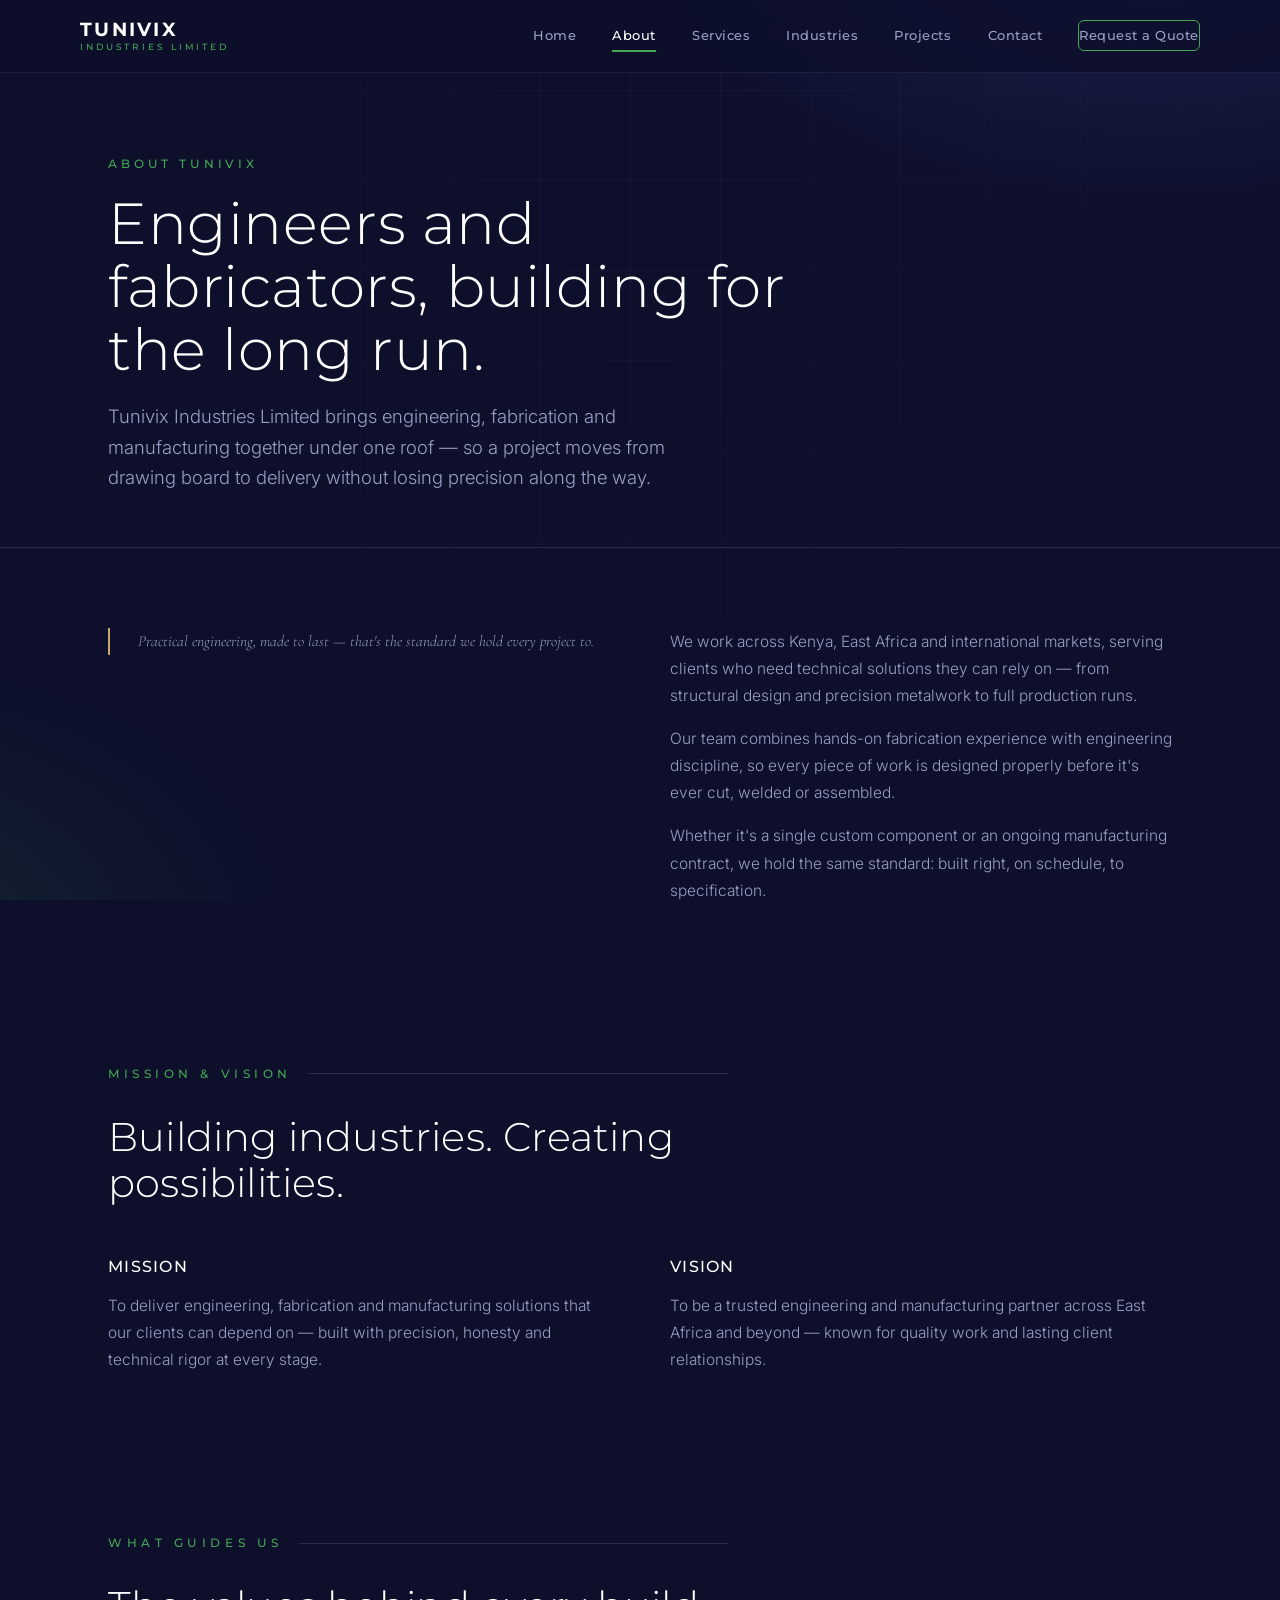
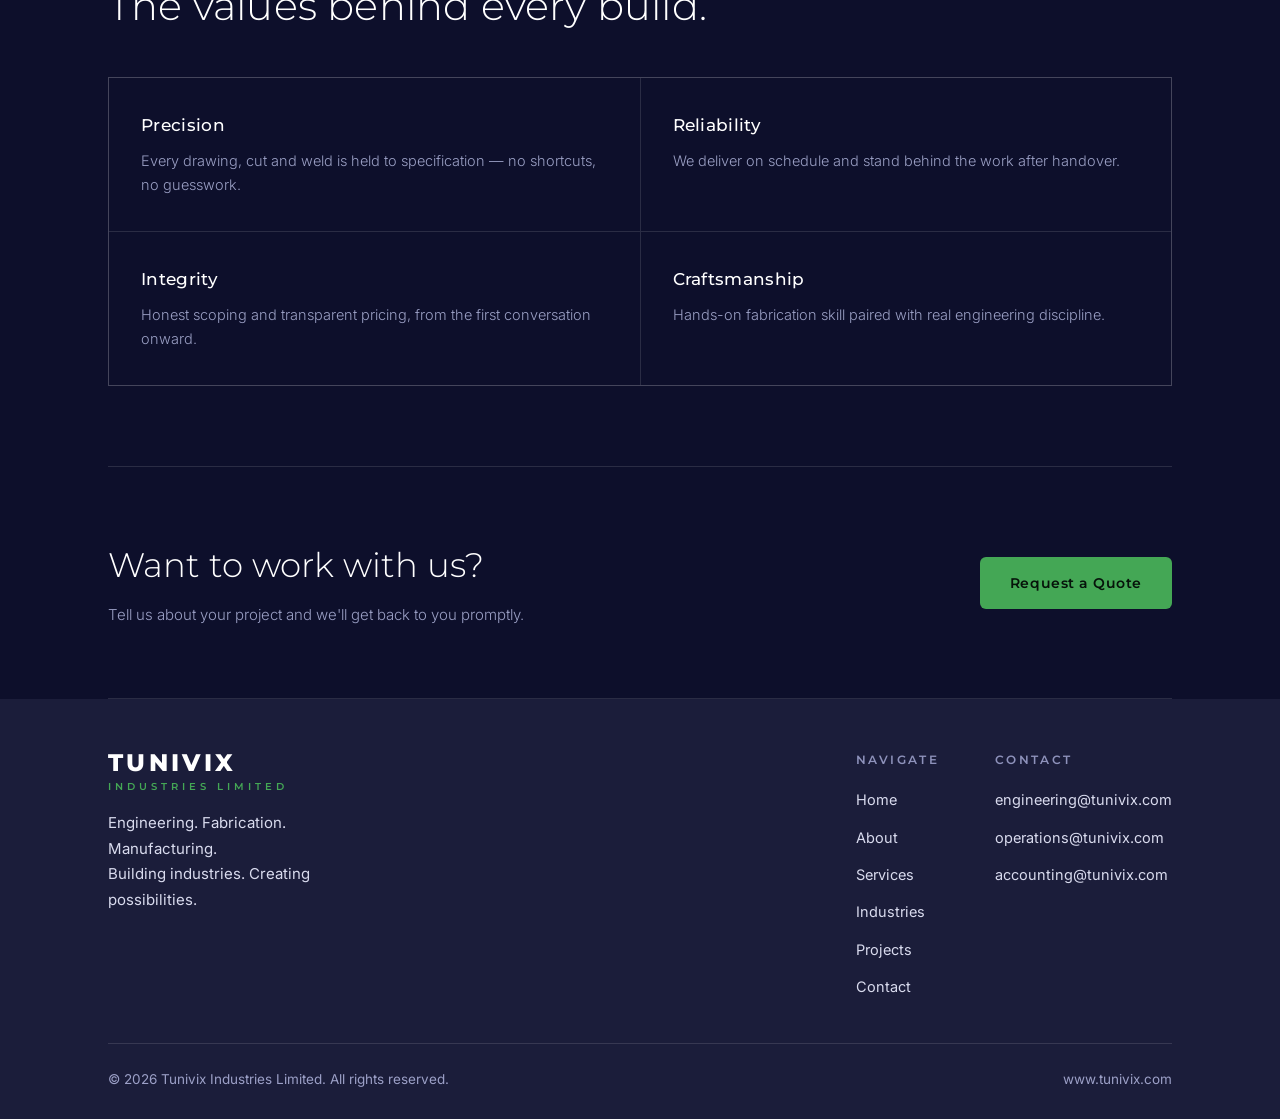
==== about/index.html @ a7999c12 "Add files via upload" ====
<!DOCTYPE html>
<html lang="en">
<head>
<meta charset="utf-8">
<meta name="viewport" content="width=device-width, initial-scale=1">
<title>About | Tunivix Industries Limited</title>
<meta name="description" content="Tunivix Industries Limited — engineering, fabrication and manufacturing for Kenya, East Africa and international markets.">
<meta name="theme-color" content="#0d0f2b">
<link rel="canonical" href="https://www.tunivix.com/about/">
<link rel="preconnect" href="https://fonts.googleapis.com">
<link rel="preconnect" href="https://fonts.gstatic.com" crossorigin>
<link href="https://fonts.googleapis.com/css2?family=Inter:wght@300;400;500;600&family=Montserrat:wght@300;500;600;700;800&family=Cormorant+Garamond:ital,wght@0,500;1,500;1,600&display=swap" rel="stylesheet">
<link rel="stylesheet" href="../assets/css/style.css">
</head>
<body>

<header class="site-header">
  <div class="wrap nav">
    <a class="nav-mark" href="../" aria-label="Tunivix Industries home">
      <b>TUNIVIX</b><small>INDUSTRIES LIMITED</small>
    </a>
    <nav class="nav-links" id="navLinks">
      <a href="../">Home</a>
      <a href="../about/" aria-current="page">About</a>
      <a href="../services/">Services</a>
      <a href="../industries/">Industries</a>
      <a href="../projects/">Projects</a>
      <a href="../contact/">Contact</a>
      <a class="nav-cta" href="../contact/">Request a Quote</a>
    </nav>
    <button class="nav-toggle" id="navToggle" aria-label="Toggle menu" aria-expanded="false">
      <svg viewBox="0 0 24 24" fill="none" stroke="currentColor" stroke-width="1.6"><path d="M3 6h18M3 12h18M3 18h18"/></svg>
    </button>
  </div>
</header>

<header class="page-hero">
  <div class="wrap">
    <div class="page-kicker">About Tunivix</div>
    <h1 class="page-title">Engineers and fabricators, building for the long run.</h1>
    <p class="page-lede">Tunivix Industries Limited brings engineering, fabrication and manufacturing together under one roof — so a project moves from drawing board to delivery without losing precision along the way.</p>
  </div>
</header>

<main>
  <div class="wrap">

    <section class="section">
      <div class="two-col">
        <div>
          <p class="pull-quote">Practical engineering, made to last — that's the standard we hold every project to.</p>
        </div>
        <div>
          <p>We work across Kenya, East Africa and international markets, serving clients who need technical solutions they can rely on — from structural design and precision metalwork to full production runs.</p>
          <p>Our team combines hands-on fabrication experience with engineering discipline, so every piece of work is designed properly before it's ever cut, welded or assembled.</p>
          <p>Whether it's a single custom component or an ongoing manufacturing contract, we hold the same standard: built right, on schedule, to specification.</p>
        </div>
      </div>
    </section>

    <section class="section">
      <div class="section-head">
        <div class="label">Mission &amp; Vision</div>
        <h2 class="section-title">Building industries. Creating possibilities.</h2>
      </div>
      <div class="two-col">
        <div>
          <h3 style="font-family:'Montserrat',sans-serif;font-weight:500;font-size:16px;letter-spacing:.08em;text-transform:uppercase;color:#fff;margin-bottom:12px">Mission</h3>
          <p>To deliver engineering, fabrication and manufacturing solutions that our clients can depend on — built with precision, honesty and technical rigor at every stage.</p>
        </div>
        <div>
          <h3 style="font-family:'Montserrat',sans-serif;font-weight:500;font-size:16px;letter-spacing:.08em;text-transform:uppercase;color:#fff;margin-bottom:12px">Vision</h3>
          <p>To be a trusted engineering and manufacturing partner across East Africa and beyond — known for quality work and lasting client relationships.</p>
        </div>
      </div>
    </section>

    <section class="section">
      <div class="section-head">
        <div class="label">What Guides Us</div>
        <h2 class="section-title">The values behind every build.</h2>
      </div>
      <div class="values">
        <div class="value">
          <h3>Precision</h3>
          <p>Every drawing, cut and weld is held to specification — no shortcuts, no guesswork.</p>
        </div>
        <div class="value">
          <h3>Reliability</h3>
          <p>We deliver on schedule and stand behind the work after handover.</p>
        </div>
        <div class="value">
          <h3>Integrity</h3>
          <p>Honest scoping and transparent pricing, from the first conversation onward.</p>
        </div>
        <div class="value">
          <h3>Craftsmanship</h3>
          <p>Hands-on fabrication skill paired with real engineering discipline.</p>
        </div>
      </div>
    </section>

    <section class="cta-band">
      <div>
        <h3>Want to work with us?</h3>
        <p>Tell us about your project and we'll get back to you promptly.</p>
      </div>
      <a class="btn btn-solid" href="../contact/">Request a Quote</a>
    </section>

  </div>
</main>

<footer>
  <div class="wrap">
    <div class="foot">
      <div>
        <div class="brand"><b>TUNIVIX</b><small>INDUSTRIES LIMITED</small></div>
        <p class="tag">Engineering. Fabrication. Manufacturing.<br>Building industries. Creating possibilities.</p>
      </div>
      <div class="foot-cols">
        <div class="foot-col">
          <h5>Navigate</h5>
          <ul>
            <li><a href="../">Home</a></li>
            <li><a href="../about/">About</a></li>
            <li><a href="../services/">Services</a></li>
            <li><a href="../industries/">Industries</a></li>
            <li><a href="../projects/">Projects</a></li>
            <li><a href="../contact/">Contact</a></li>
          </ul>
        </div>
        <div class="foot-col">
          <h5>Contact</h5>
          <ul>
            <li><a href="mailto:engineering@tunivix.com">engineering@tunivix.com</a></li>
            <li><a href="mailto:operations@tunivix.com">operations@tunivix.com</a></li>
            <li><a href="mailto:accounting@tunivix.com">accounting@tunivix.com</a></li>
          </ul>
        </div>
      </div>
    </div>
    <div class="copy">
      <span>&copy; <span data-year>2026</span> Tunivix Industries Limited. All rights reserved.</span>
      <span>www.tunivix.com</span>
    </div>
  </div>
</footer>

<script src="../assets/js/main.js"></script>
</body>
</html>
---- assets/css/style.css ----
/* ===========================================================
   TUNIVIX INDUSTRIES — shared stylesheet
   =========================================================== */

:root{
  --bg:#0d0f2b;
  --bg2:#14173f;
  --bg3:#181c4a;
  --text:#eceefa;
  --muted:#9a9fc4;
  --muted-dim:#6d72a0;
  --line:rgba(255,255,255,.12);
  --line-soft:rgba(255,255,255,.07);
  --green:#44A755;
  --green-dim:rgba(68,167,85,.14);
  --indigo:#5a5fd1;
  --brass:#c9a66b;
  --brass-dim:rgba(201,166,107,.14);
  --radius:6px;
  --maxw:1120px;
}

*{box-sizing:border-box;margin:0;padding:0}
html{scroll-behavior:smooth}
body{
  font-family:'Inter',system-ui,-apple-system,"Segoe UI",Roboto,sans-serif;
  color:var(--text);background:var(--bg);line-height:1.65;
  min-height:100vh;display:flex;flex-direction:column;-webkit-font-smoothing:antialiased;
  background-image:
    radial-gradient(900px 520px at 90% -10%,rgba(90,95,209,.24),transparent 60%),
    radial-gradient(700px 480px at -10% 105%,rgba(68,167,85,.14),transparent 60%);
  background-attachment:fixed;
  overflow-x:hidden;
}
body::before{
  content:"";position:fixed;inset:0;pointer-events:none;z-index:0;
  background-image:linear-gradient(var(--line-soft) 1px,transparent 1px),linear-gradient(90deg,var(--line-soft) 1px,transparent 1px);
  background-size:90px 90px;opacity:.5;
  mask-image:radial-gradient(ellipse at 50% 20%,#000 10%,transparent 68%);
  -webkit-mask-image:radial-gradient(ellipse at 50% 20%,#000 10%,transparent 68%);
}
a{color:inherit;text-decoration:none}
img{max-width:100%;display:block}
.wrap{position:relative;width:100%;max-width:var(--maxw);margin:0 auto;padding:0 28px;z-index:1}
section{position:relative;z-index:1}

/* serif accent used sparingly: large stats figures + pull quotes */
.figure,
.quote-mark{font-family:'Cormorant Garamond',Georgia,serif;}

::selection{background:var(--green);color:#06130a}

:focus-visible{outline:2px solid var(--green);outline-offset:3px}

/* ---------- Site header / nav ---------- */
.site-header{
  position:sticky;top:0;z-index:50;
  background:rgba(13,15,43,.82);
  backdrop-filter:blur(14px);-webkit-backdrop-filter:blur(14px);
  border-bottom:1px solid var(--line-soft);
}
.nav{display:flex;align-items:center;justify-content:space-between;padding:20px 0}
.nav-mark{display:flex;flex-direction:column;line-height:1}
.nav-mark b{font-family:'Montserrat',sans-serif;font-weight:700;font-size:19px;letter-spacing:.12em;color:#fff}
.nav-mark small{font-family:'Montserrat',sans-serif;font-weight:500;font-size:8.5px;letter-spacing:.34em;color:var(--green);margin-top:4px}
.nav-links{display:flex;align-items:center;gap:36px}
.nav-links a{
  font-family:'Montserrat',sans-serif;font-size:13px;font-weight:500;letter-spacing:.04em;
  color:var(--muted);position:relative;padding:4px 0;transition:color .2s;
}
.nav-links a:hover,.nav-links a[aria-current="page"]{color:#fff}
.nav-links a[aria-current="page"]::after{
  content:"";position:absolute;left:0;right:0;bottom:-2px;height:2px;background:var(--green);
}
.nav-cta{
  font-family:'Montserrat',sans-serif;font-size:12.5px;font-weight:600;letter-spacing:.05em;
  color:#fff;border:1px solid var(--green);padding:10px 20px;border-radius:var(--radius);
  transition:background .2s,color .2s;white-space:nowrap;
}
.nav-cta:hover{background:var(--green);color:#06130a}
.nav-toggle{display:none;background:none;border:0;color:#fff;width:34px;height:34px;cursor:pointer}
.nav-toggle svg{width:22px;height:22px}

@media (max-width:860px){
  .nav-links{
    position:fixed;top:68px;left:0;right:0;bottom:0;
    background:#0d0f2b;flex-direction:column;align-items:flex-start;gap:0;
    padding:8px 28px 28px;transform:translateY(-8px);opacity:0;pointer-events:none;
    transition:opacity .22s,transform .22s;overflow-y:auto;
  }
  .nav-links.open{opacity:1;pointer-events:auto;transform:translateY(0)}
  .nav-links a{width:100%;padding:16px 0;border-bottom:1px solid var(--line-soft);font-size:15px}
  .nav-cta{margin-top:18px;text-align:center}
  .nav-toggle{display:flex;align-items:center;justify-content:center}
}

/* ---------- Hero (home) ---------- */
.hero{padding:13vh 0 8vh}
.rule{width:56px;height:2px;background:var(--green);margin-bottom:32px}
h1.wordmark{
  font-family:'Montserrat',sans-serif;font-weight:300;
  font-size:clamp(42px,9.5vw,104px);letter-spacing:.14em;line-height:1;color:#fff;
  margin-right:-.14em;
}
.ltd{
  font-family:'Montserrat',sans-serif;font-weight:500;
  font-size:clamp(11px,1.8vw,15px);letter-spacing:.56em;color:var(--green);margin-top:20px;
}
.slogan{
  margin-top:48px;font-family:'Montserrat',sans-serif;font-weight:500;
  font-size:clamp(17px,2.5vw,25px);letter-spacing:.03em;color:#fff;max-width:640px;
}
.slogan i{font-style:normal;color:var(--muted);margin:0 .15em}
.tagline{margin-top:12px;font-weight:300;font-size:clamp(16px,2vw,18.5px);color:var(--muted);max-width:560px}
.markets{margin-top:24px;font-size:12.5px;font-weight:500;letter-spacing:.2em;text-transform:uppercase;color:var(--muted-dim)}
.hero-ctas{display:flex;gap:16px;margin-top:40px;flex-wrap:wrap}
.btn{
  font-family:'Montserrat',sans-serif;font-size:13.5px;font-weight:600;letter-spacing:.04em;
  padding:15px 30px;border-radius:var(--radius);display:inline-block;transition:transform .2s,background .2s,border-color .2s,color .2s;
}
.btn-solid{background:var(--green);color:#06130a}
.btn-solid:hover{transform:translateY(-2px);background:#58c56b}
.btn-outline{border:1px solid var(--line);color:#fff}
.btn-outline:hover{border-color:var(--green);color:var(--green)}

/* ---------- Page hero (inner pages) ---------- */
.page-hero{padding:9vh 0 6vh;border-bottom:1px solid var(--line)}
.page-kicker{font-family:'Montserrat',sans-serif;font-size:12px;font-weight:500;letter-spacing:.32em;text-transform:uppercase;color:var(--green);margin-bottom:20px}
.page-title{font-family:'Montserrat',sans-serif;font-weight:300;font-size:clamp(34px,5.6vw,58px);letter-spacing:.01em;color:#fff;line-height:1.08;max-width:760px}
.page-lede{margin-top:20px;font-weight:300;font-size:clamp(16px,1.8vw,18.5px);color:var(--muted);max-width:600px}

/* ---------- Disciplines / brief (3-up) ---------- */
.brief{display:grid;grid-template-columns:repeat(3,1fr);border-top:1px solid var(--line);border-bottom:1px solid var(--line)}
.item{padding:44px 32px 46px 0;position:relative}
.item + .item{padding-left:32px;border-left:1px solid var(--line)}
.no{font-family:'Montserrat',sans-serif;font-size:12px;font-weight:500;letter-spacing:.3em;color:var(--green)}
.item h2,.item h3{font-family:'Montserrat',sans-serif;font-weight:500;font-size:19px;letter-spacing:.1em;text-transform:uppercase;margin:16px 0 12px;color:#fff}
.item p{font-size:15px;font-weight:300;color:var(--muted);max-width:280px}

/* ---------- Stats: technical dimension-line treatment ---------- */
.stats{padding:72px 0;border-bottom:1px solid var(--line)}
.stats-row{display:flex;flex-wrap:wrap;gap:0}
.stat{flex:1 1 220px;padding:0 28px;position:relative}
.stat + .stat{border-left:1px solid var(--line)}
.stat-tick{width:1px;height:18px;background:var(--brass);margin-bottom:14px}
.stat-num{font-family:'Cormorant Garamond',Georgia,serif;font-weight:500;font-style:italic;font-size:clamp(40px,5.5vw,58px);color:#fff;line-height:1}
.stat-label{margin-top:10px;font-size:13px;color:var(--muted);letter-spacing:.03em;max-width:190px}

/* ---------- Section label ---------- */
.label{font-family:'Montserrat',sans-serif;font-size:12px;font-weight:500;letter-spacing:.38em;text-transform:uppercase;color:var(--green);margin-bottom:30px;display:flex;align-items:center;gap:16px}
.label::after{content:"";height:1px;flex:1;background:var(--line)}

.section{padding:80px 0}
.section-head{max-width:620px;margin-bottom:48px}
.section-title{font-family:'Montserrat',sans-serif;font-weight:300;font-size:clamp(28px,4vw,40px);color:#fff;letter-spacing:.005em;line-height:1.15}
.section-sub{margin-top:14px;font-size:16px;font-weight:300;color:var(--muted);line-height:1.7}

/* ---------- Process: assembly-line steps ---------- */
.process{position:relative}
.process-track{display:grid;grid-template-columns:repeat(6,1fr);gap:0;position:relative}
.process-track::before{
  content:"";position:absolute;top:9px;left:0;right:0;height:1px;background:var(--line);
}
.p-step{position:relative;padding:0 14px 0 0}
.p-step:first-child{padding-left:0}
.p-node{width:18px;height:18px;border-radius:50%;background:var(--bg);border:2px solid var(--green);position:relative;z-index:2;margin-bottom:26px}
.p-step h4{font-family:'Montserrat',sans-serif;font-size:14.5px;font-weight:600;letter-spacing:.03em;color:#fff;margin-bottom:8px}
.p-step p{font-size:13.5px;color:var(--muted);font-weight:300;line-height:1.6}
@media (max-width:980px){
  .process-track{grid-template-columns:repeat(2,1fr);gap:36px 24px}
  .process-track::before{display:none}
  .p-node{margin-bottom:16px}
}
@media (max-width:540px){.process-track{grid-template-columns:1fr}}

/* ---------- Card grids (services / industries / projects) ---------- */
.card-grid{display:grid;grid-template-columns:repeat(3,1fr);gap:1px;background:var(--line);border:1px solid var(--line)}
.card{
  background:var(--bg);padding:38px 32px;display:flex;flex-direction:column;gap:14px;
  transition:background .25s;
}
.card:hover{background:var(--bg2)}
.card-no{font-family:'Montserrat',sans-serif;font-size:11px;letter-spacing:.3em;color:var(--brass)}
.card h3{font-family:'Montserrat',sans-serif;font-weight:500;font-size:18px;letter-spacing:.02em;color:#fff}
.card p{font-size:14.5px;font-weight:300;color:var(--muted);line-height:1.65;flex:1}
.card-link{font-family:'Montserrat',sans-serif;font-size:12.5px;font-weight:600;letter-spacing:.03em;color:var(--green);margin-top:6px}
@media (max-width:860px){.card-grid{grid-template-columns:1fr 1fr}}
@media (max-width:600px){.card-grid{grid-template-columns:1fr}}

/* ---------- CTA band ---------- */
.cta-band{
  border-top:1px solid var(--line);border-bottom:1px solid var(--line);
  padding:70px 0;display:flex;align-items:center;justify-content:space-between;gap:32px;flex-wrap:wrap;
}
.cta-band h3{font-family:'Montserrat',sans-serif;font-weight:300;font-size:clamp(24px,3.4vw,34px);color:#fff;max-width:540px}
.cta-band p{margin-top:10px;color:var(--muted);font-weight:300;font-size:15px}

/* ---------- Contact ---------- */
.contact{padding:84px 0 90px}
.grid2{display:grid;grid-template-columns:repeat(2,1fr);gap:16px}
.mail{
  display:flex;flex-direction:column;gap:6px;padding:26px 28px;border:1px solid var(--line);border-radius:var(--radius);
  background:linear-gradient(180deg,rgba(255,255,255,.04),rgba(255,255,255,.01));
  transition:border-color .25s,background .25s,transform .25s;
}
.mail small{font-size:11px;letter-spacing:.26em;text-transform:uppercase;color:var(--muted)}
.mail span{font-size:clamp(16px,2.2vw,20px);font-weight:400;color:#fff;word-break:break-all;display:flex;justify-content:space-between;align-items:center;gap:14px}
.mail span::after{content:"\2192";color:var(--green);transition:transform .25s}
.mail:hover{border-color:var(--green);background:rgba(68,167,85,.07);transform:translateY(-2px)}
.mail:hover span::after{transform:translateX(5px)}

/* Contact page: direct lines + inquiry form */
.contact-layout{display:grid;grid-template-columns:1.1fr 1fr;gap:64px}
.direct-line{padding:22px 0;border-bottom:1px solid var(--line-soft)}
.direct-line:first-child{padding-top:0}
.direct-line small{font-size:11px;letter-spacing:.26em;text-transform:uppercase;color:var(--muted)}
.direct-line a{display:block;margin-top:6px;font-size:18px;color:#fff}
.direct-line a:hover{color:var(--green)}

.form-field{margin-bottom:20px}
.form-field label{display:block;font-size:12px;letter-spacing:.14em;text-transform:uppercase;color:var(--muted);margin-bottom:9px}
.form-field input,.form-field textarea,.form-field select{
  width:100%;background:rgba(255,255,255,.03);border:1px solid var(--line);border-radius:var(--radius);
  padding:13px 16px;color:#fff;font-family:'Inter',sans-serif;font-size:14.5px;
}
.form-field input:focus,.form-field textarea:focus,.form-field select:focus{border-color:var(--green);outline:none}
.form-field textarea{resize:vertical;min-height:120px}
.form-note{margin-top:18px;font-size:13px;color:var(--muted-dim)}

@media (max-width:900px){
  .contact-layout{grid-template-columns:1fr;gap:48px}
}

/* ---------- Values / about list ---------- */
.values{display:grid;grid-template-columns:repeat(2,1fr);gap:1px;background:var(--line);border:1px solid var(--line)}
.value{background:var(--bg);padding:34px 32px}
.value h3{font-family:'Montserrat',sans-serif;font-weight:500;font-size:16.5px;letter-spacing:.02em;color:#fff;margin-bottom:10px}
.value p{font-size:14.5px;color:var(--muted);font-weight:300;line-height:1.65}
@media (max-width:700px){.values{grid-template-columns:1fr}}

.two-col{display:grid;grid-template-columns:1fr 1fr;gap:60px;align-items:start}
.two-col p + p{margin-top:16px}
.two-col p{font-size:15.5px;font-weight:300;color:var(--muted);line-height:1.75}
@media (max-width:860px){.two-col{grid-template-columns:1fr;gap:32px}}

/* pull quote using the serif accent */
.pull-quote{
  font-family:'Cormorant Garamond',Georgia,serif;font-style:italic;font-weight:500;
  font-size:clamp(22px,2.8vw,30px);color:#fff;line-height:1.5;border-left:2px solid var(--brass);
  padding-left:28px;
}

/* ---------- Breadcrumb-free back link ---------- */
.back-link{display:inline-flex;align-items:center;gap:8px;font-family:'Montserrat',sans-serif;font-size:12.5px;font-weight:500;letter-spacing:.04em;color:var(--muted);margin-bottom:28px}
.back-link:hover{color:#fff}

/* ---------- Footer ---------- */
footer{margin-top:auto;position:relative;background:#1b1d3a;color:#c4c7de;padding:52px 0 28px}
.foot{display:flex;justify-content:space-between;align-items:flex-start;gap:40px;flex-wrap:wrap}
.brand{display:flex;flex-direction:column;line-height:1}
.brand b{font-family:'Montserrat',sans-serif;font-size:24px;font-weight:800;letter-spacing:.14em;color:#fff}
.brand small{font-family:'Montserrat',sans-serif;font-size:10px;font-weight:600;letter-spacing:.4em;color:var(--green);margin-top:7px}
footer .tag{margin-top:18px;font-size:15px;line-height:1.7;color:#d9dbee;max-width:280px}
.foot-col h5{font-family:'Montserrat',sans-serif;font-size:11.5px;font-weight:600;letter-spacing:.2em;text-transform:uppercase;color:#8e92bb;margin-bottom:16px}
.foot-col ul{list-style:none;display:flex;flex-direction:column;gap:11px}
.foot-col a{font-size:14.5px;color:#d9dbee;transition:color .2s}
.foot-col a:hover{color:#fff}
.foot-cols{display:flex;gap:56px;flex-wrap:wrap}
.copy{margin-top:44px;padding-top:24px;border-top:1px solid rgba(255,255,255,.12);display:flex;justify-content:space-between;flex-wrap:wrap;gap:8px 24px;font-size:13.5px;color:#9ca0c7}

@media (max-width:820px){
  .hero{padding:10vh 0 6vh}
  .brief{grid-template-columns:1fr}
  .item,.item + .item{padding:32px 0;border-left:0}
  .item + .item{border-top:1px solid var(--line)}
  .item p{max-width:none}
  .grid2{grid-template-columns:1fr}
  .contact{padding:64px 0 70px}
  .stats-row{flex-direction:column;gap:28px}
  .stat + .stat{border-left:0;border-top:1px solid var(--line);padding-top:24px}
  .foot-cols{gap:32px}
  .section{padding:60px 0}
  .cta-band{padding:50px 0}
}
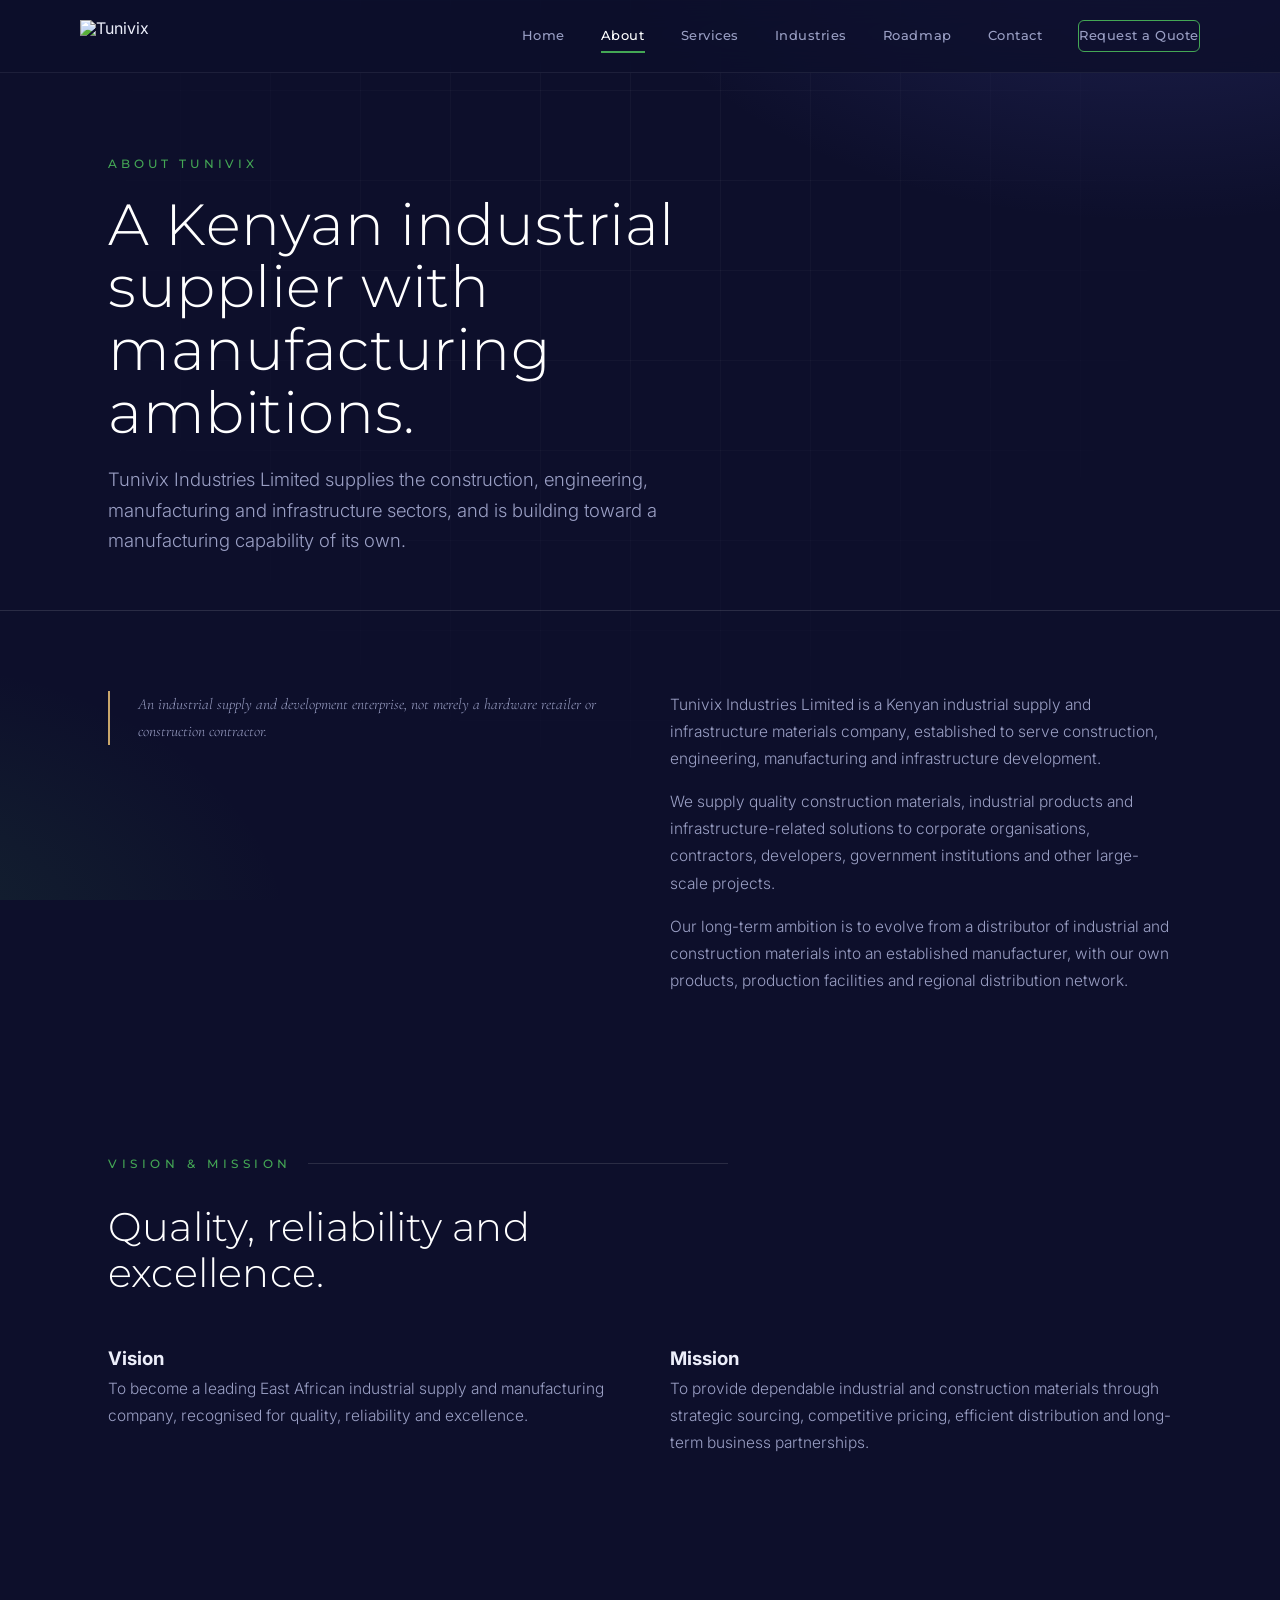
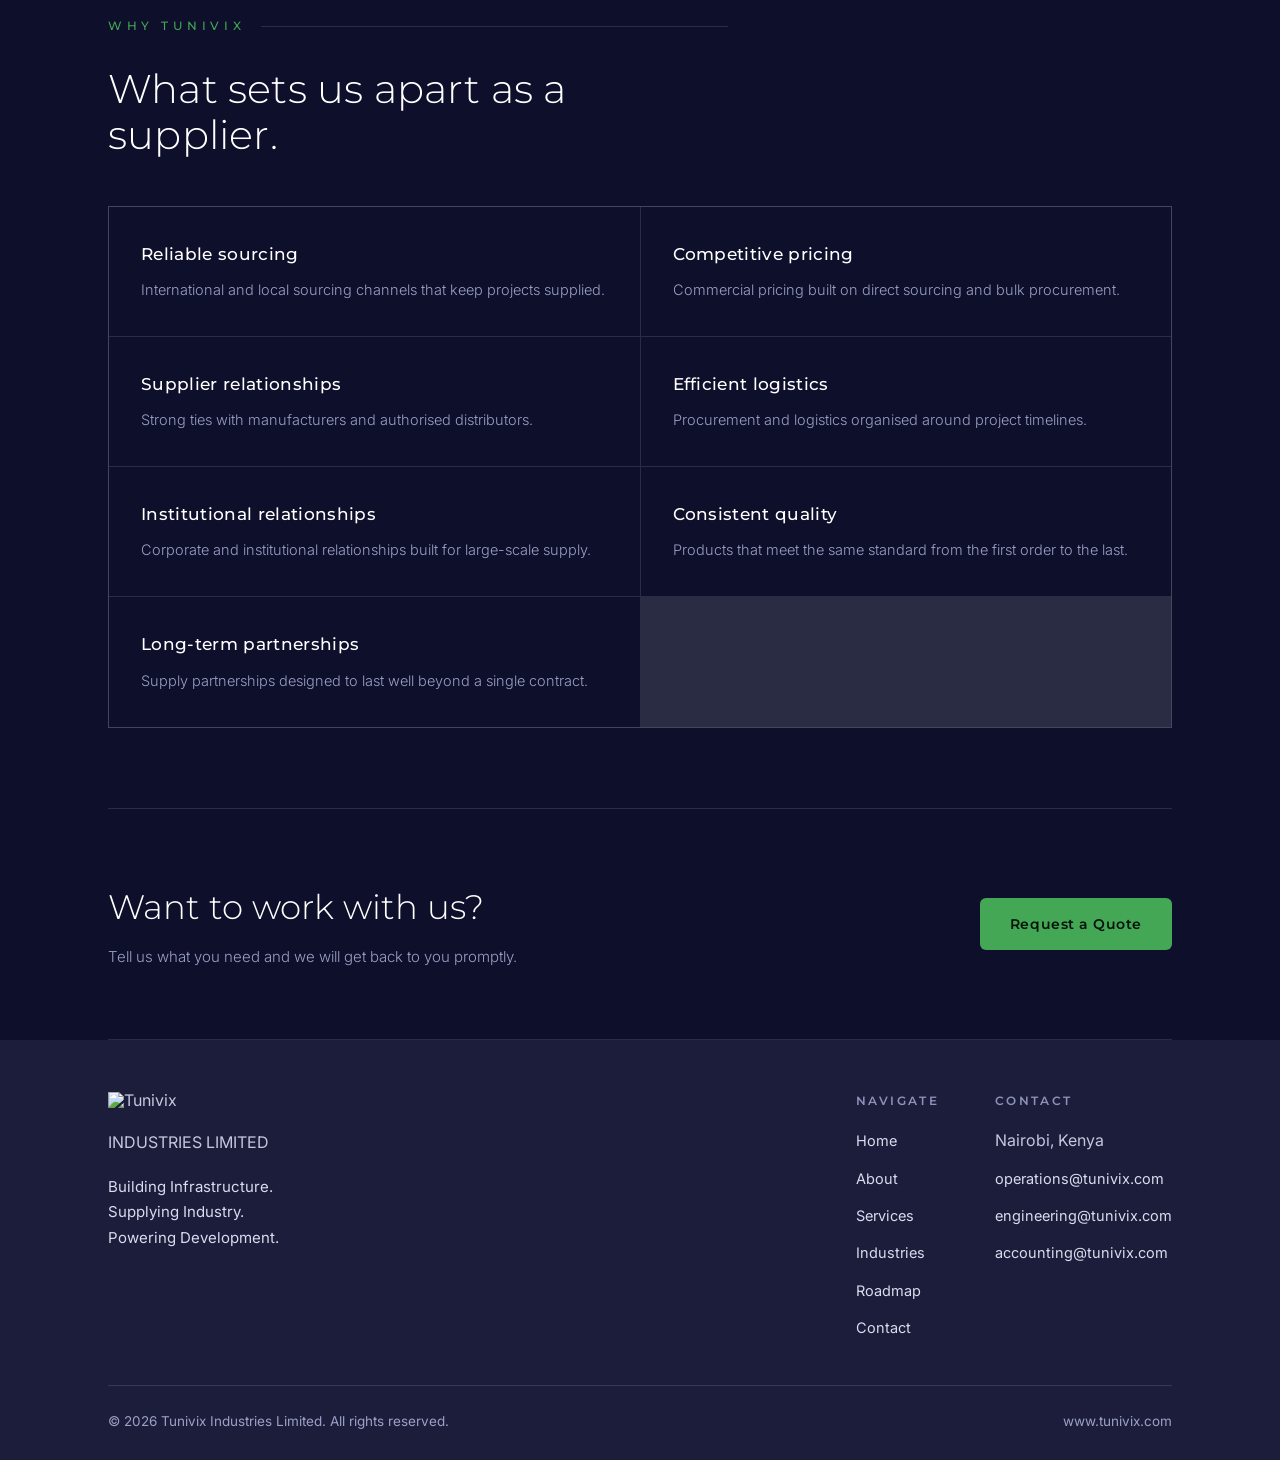
==== commit 64f62139: "Revise About page content and meta tags Updated the content and structure of the About page to bette" ====
--- a/about/index.html
+++ b/about/index.html
@@ -4,9 +4,19 @@
 <meta charset="utf-8">
 <meta name="viewport" content="width=device-width, initial-scale=1">
 <title>About | Tunivix Industries Limited</title>
-<meta name="description" content="Tunivix Industries Limited — engineering, fabrication and manufacturing for Kenya, East Africa and international markets.">
+<meta name="description" content="Tunivix Industries Limited is a Kenyan industrial supply company building toward manufacturing. Our vision, mission and competitive advantage.">
 <meta name="theme-color" content="#0d0f2b">
 <link rel="canonical" href="https://www.tunivix.com/about/">
+<meta property="og:type" content="website">
+<meta property="og:site_name" content="Tunivix Industries Limited">
+<meta property="og:title" content="About | Tunivix Industries Limited">
+<meta property="og:description" content="Tunivix Industries Limited is a Kenyan industrial supply company building toward manufacturing. Our vision, mission and competitive advantage.">
+<meta property="og:url" content="https://www.tunivix.com/about/">
+<meta property="og:image" content="https://www.tunivix.com/assets/img/og-image.png">
+<meta name="twitter:card" content="summary_large_image">
+<link rel="icon" type="image/png" sizes="32x32" href="../assets/img/favicon-32.png">
+<link rel="icon" type="image/png" sizes="256x256" href="../assets/img/favicon.png">
+<link rel="apple-touch-icon" href="../assets/img/apple-touch-icon.png">
 <link rel="preconnect" href="https://fonts.googleapis.com">
 <link rel="preconnect" href="https://fonts.gstatic.com" crossorigin>
 <link href="https://fonts.googleapis.com/css2?family=Inter:wght@300;400;500;600&family=Montserrat:wght@300;500;600;700;800&family=Cormorant+Garamond:ital,wght@0,500;1,500;1,600&display=swap" rel="stylesheet">
@@ -16,15 +26,15 @@
 
 <header class="site-header">
   <div class="wrap nav">
-    <a class="nav-mark" href="../" aria-label="Tunivix Industries home">
-      <b>TUNIVIX</b><small>INDUSTRIES LIMITED</small>
+    <a class="nav-mark" href="../" aria-label="Tunivix Industries Limited home">
+      <img src="../assets/img/tunivix-logo-light.png" alt="Tunivix" width="135" height="32">
     </a>
     <nav class="nav-links" id="navLinks">
       <a href="../">Home</a>
       <a href="../about/" aria-current="page">About</a>
       <a href="../services/">Services</a>
       <a href="../industries/">Industries</a>
-      <a href="../projects/">Projects</a>
+      <a href="../roadmap/">Roadmap</a>
       <a href="../contact/">Contact</a>
       <a class="nav-cta" href="../contact/">Request a Quote</a>
     </nav>
@@ -37,8 +47,8 @@
 <header class="page-hero">
   <div class="wrap">
     <div class="page-kicker">About Tunivix</div>
-    <h1 class="page-title">Engineers and fabricators, building for the long run.</h1>
-    <p class="page-lede">Tunivix Industries Limited brings engineering, fabrication and manufacturing together under one roof — so a project moves from drawing board to delivery without losing precision along the way.</p>
+    <h1 class="page-title">A Kenyan industrial supplier with manufacturing ambitions.</h1>
+    <p class="page-lede">Tunivix Industries Limited supplies the construction, engineering, manufacturing and infrastructure sectors, and is building toward a manufacturing capability of its own.</p>
   </div>
 </header>
 
@@ -48,54 +58,66 @@
     <section class="section">
       <div class="two-col">
         <div>
-          <p class="pull-quote">Practical engineering, made to last — that's the standard we hold every project to.</p>
+          <p class="pull-quote">An industrial supply and development enterprise, not merely a hardware retailer or construction contractor.</p>
         </div>
         <div>
-          <p>We work across Kenya, East Africa and international markets, serving clients who need technical solutions they can rely on — from structural design and precision metalwork to full production runs.</p>
-          <p>Our team combines hands-on fabrication experience with engineering discipline, so every piece of work is designed properly before it's ever cut, welded or assembled.</p>
-          <p>Whether it's a single custom component or an ongoing manufacturing contract, we hold the same standard: built right, on schedule, to specification.</p>
+          <p>Tunivix Industries Limited is a Kenyan industrial supply and infrastructure materials company, established to serve construction, engineering, manufacturing and infrastructure development.</p>
+          <p>We supply quality construction materials, industrial products and infrastructure-related solutions to corporate organisations, contractors, developers, government institutions and other large-scale projects.</p>
+          <p>Our long-term ambition is to evolve from a distributor of industrial and construction materials into an established manufacturer, with our own products, production facilities and regional distribution network.</p>
         </div>
       </div>
     </section>
 
     <section class="section">
       <div class="section-head">
-        <div class="label">Mission &amp; Vision</div>
-        <h2 class="section-title">Building industries. Creating possibilities.</h2>
+        <div class="label">Vision &amp; Mission</div>
+        <h2 class="section-title">Quality, reliability and excellence.</h2>
       </div>
       <div class="two-col">
         <div>
-          <h3 style="font-family:'Montserrat',sans-serif;font-weight:500;font-size:16px;letter-spacing:.08em;text-transform:uppercase;color:#fff;margin-bottom:12px">Mission</h3>
-          <p>To deliver engineering, fabrication and manufacturing solutions that our clients can depend on — built with precision, honesty and technical rigor at every stage.</p>
+          <h3 class="mini-head">Vision</h3>
+          <p>To become a leading East African industrial supply and manufacturing company, recognised for quality, reliability and excellence.</p>
         </div>
         <div>
-          <h3 style="font-family:'Montserrat',sans-serif;font-weight:500;font-size:16px;letter-spacing:.08em;text-transform:uppercase;color:#fff;margin-bottom:12px">Vision</h3>
-          <p>To be a trusted engineering and manufacturing partner across East Africa and beyond — known for quality work and lasting client relationships.</p>
+          <h3 class="mini-head">Mission</h3>
+          <p>To provide dependable industrial and construction materials through strategic sourcing, competitive pricing, efficient distribution and long-term business partnerships.</p>
         </div>
       </div>
     </section>
 
     <section class="section">
       <div class="section-head">
-        <div class="label">What Guides Us</div>
-        <h2 class="section-title">The values behind every build.</h2>
+        <div class="label">Why Tunivix</div>
+        <h2 class="section-title">What sets us apart as a supplier.</h2>
       </div>
       <div class="values">
         <div class="value">
-          <h3>Precision</h3>
-          <p>Every drawing, cut and weld is held to specification — no shortcuts, no guesswork.</p>
+          <h3>Reliable sourcing</h3>
+          <p>International and local sourcing channels that keep projects supplied.</p>
         </div>
         <div class="value">
-          <h3>Reliability</h3>
-          <p>We deliver on schedule and stand behind the work after handover.</p>
+          <h3>Competitive pricing</h3>
+          <p>Commercial pricing built on direct sourcing and bulk procurement.</p>
         </div>
         <div class="value">
-          <h3>Integrity</h3>
-          <p>Honest scoping and transparent pricing, from the first conversation onward.</p>
+          <h3>Supplier relationships</h3>
+          <p>Strong ties with manufacturers and authorised distributors.</p>
         </div>
         <div class="value">
-          <h3>Craftsmanship</h3>
-          <p>Hands-on fabrication skill paired with real engineering discipline.</p>
+          <h3>Efficient logistics</h3>
+          <p>Procurement and logistics organised around project timelines.</p>
+        </div>
+        <div class="value">
+          <h3>Institutional relationships</h3>
+          <p>Corporate and institutional relationships built for large-scale supply.</p>
+        </div>
+        <div class="value">
+          <h3>Consistent quality</h3>
+          <p>Products that meet the same standard from the first order to the last.</p>
+        </div>
+        <div class="value">
+          <h3>Long-term partnerships</h3>
+          <p>Supply partnerships designed to last well beyond a single contract.</p>
         </div>
       </div>
     </section>
@@ -103,7 +125,7 @@
     <section class="cta-band">
       <div>
         <h3>Want to work with us?</h3>
-        <p>Tell us about your project and we'll get back to you promptly.</p>
+        <p>Tell us what you need and we will get back to you promptly.</p>
       </div>
       <a class="btn btn-solid" href="../contact/">Request a Quote</a>
     </section>
@@ -115,8 +137,9 @@
   <div class="wrap">
     <div class="foot">
       <div>
-        <div class="brand"><b>TUNIVIX</b><small>INDUSTRIES LIMITED</small></div>
-        <p class="tag">Engineering. Fabrication. Manufacturing.<br>Building industries. Creating possibilities.</p>
+        <a class="brand" href="../" aria-label="Tunivix Industries Limited home"><img src="../assets/img/tunivix-logo-light.png" alt="Tunivix" width="158" height="37"></a>
+        <p class="brand-ltd">INDUSTRIES LIMITED</p>
+        <p class="tag">Building Infrastructure.<br>Supplying Industry.<br>Powering Development.</p>
       </div>
       <div class="foot-cols">
         <div class="foot-col">
@@ -126,15 +149,16 @@
             <li><a href="../about/">About</a></li>
             <li><a href="../services/">Services</a></li>
             <li><a href="../industries/">Industries</a></li>
-            <li><a href="../projects/">Projects</a></li>
+            <li><a href="../roadmap/">Roadmap</a></li>
             <li><a href="../contact/">Contact</a></li>
           </ul>
         </div>
         <div class="foot-col">
           <h5>Contact</h5>
           <ul>
+            <li>Nairobi, Kenya</li>
+            <li><a href="mailto:operations@tunivix.com">operations@tunivix.com</a></li>
             <li><a href="mailto:engineering@tunivix.com">engineering@tunivix.com</a></li>
-            <li><a href="mailto:operations@tunivix.com">operations@tunivix.com</a></li>
             <li><a href="mailto:accounting@tunivix.com">accounting@tunivix.com</a></li>
           </ul>
         </div>
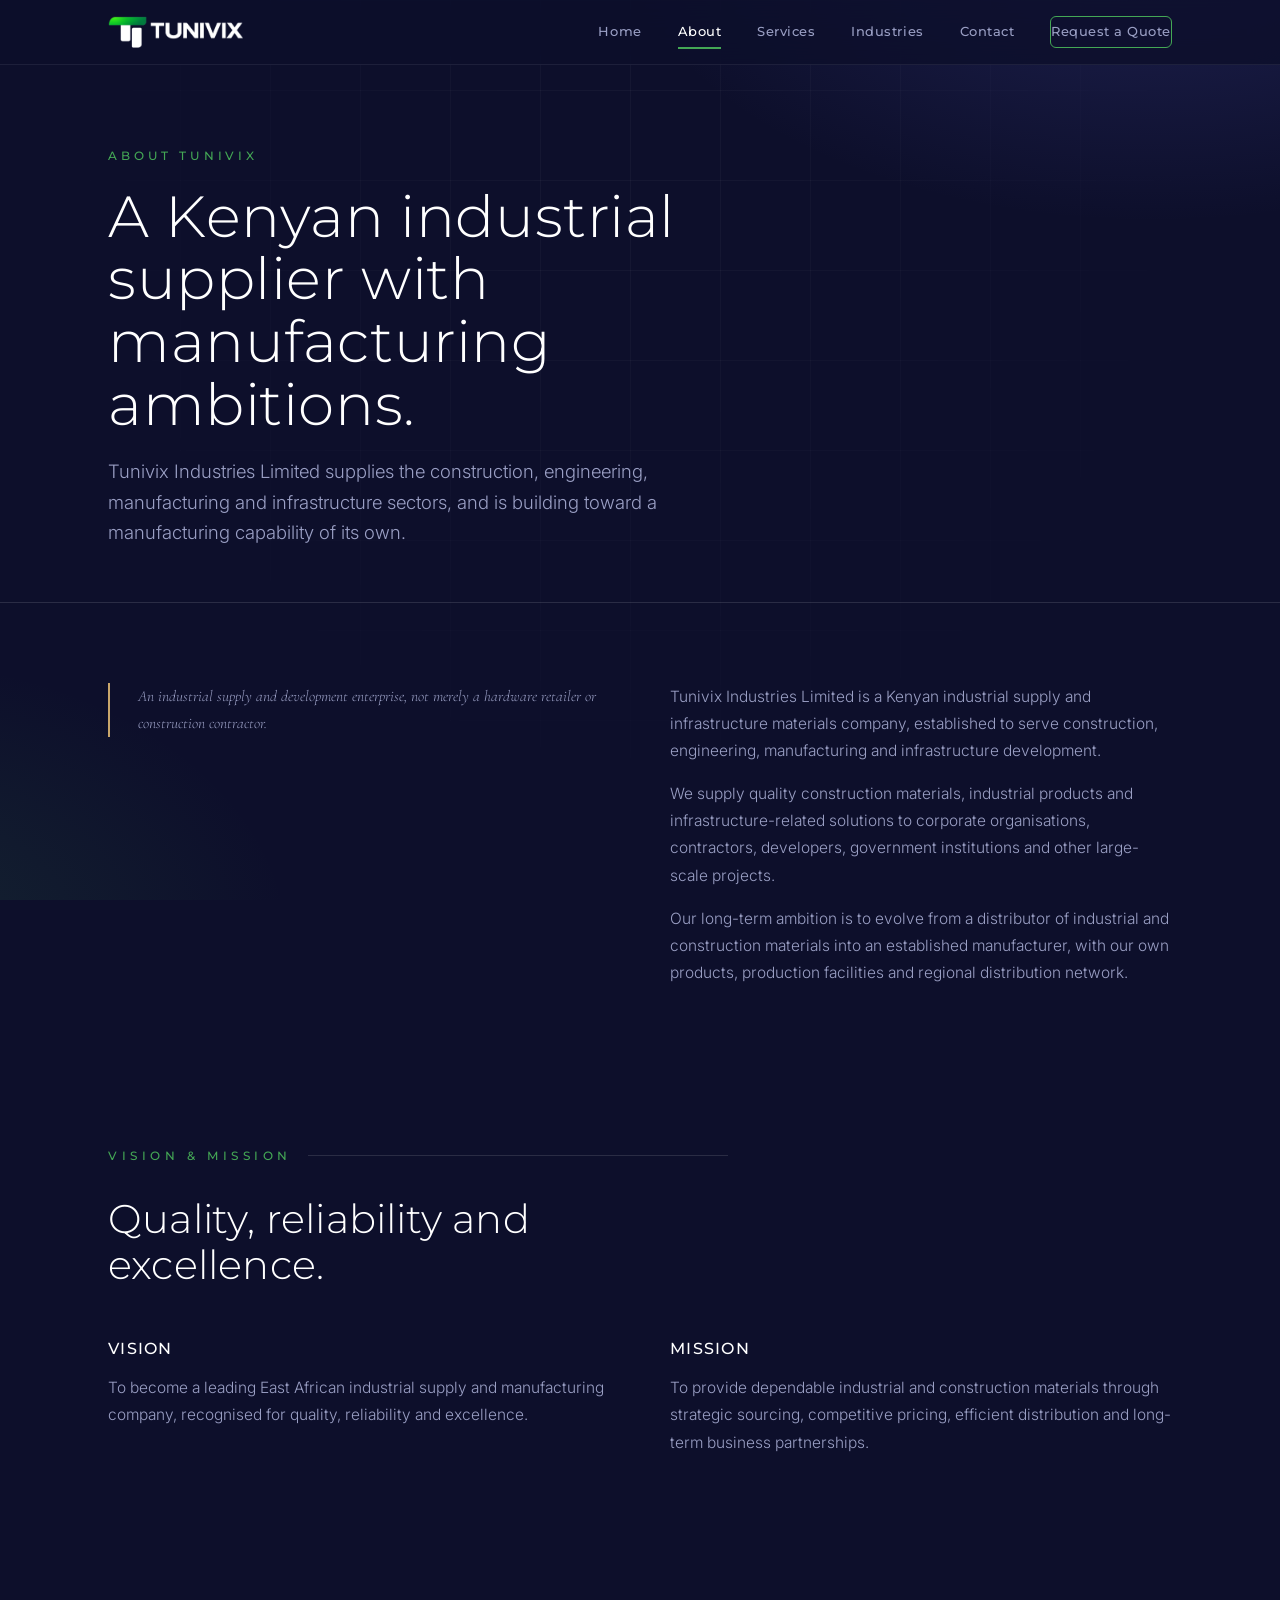
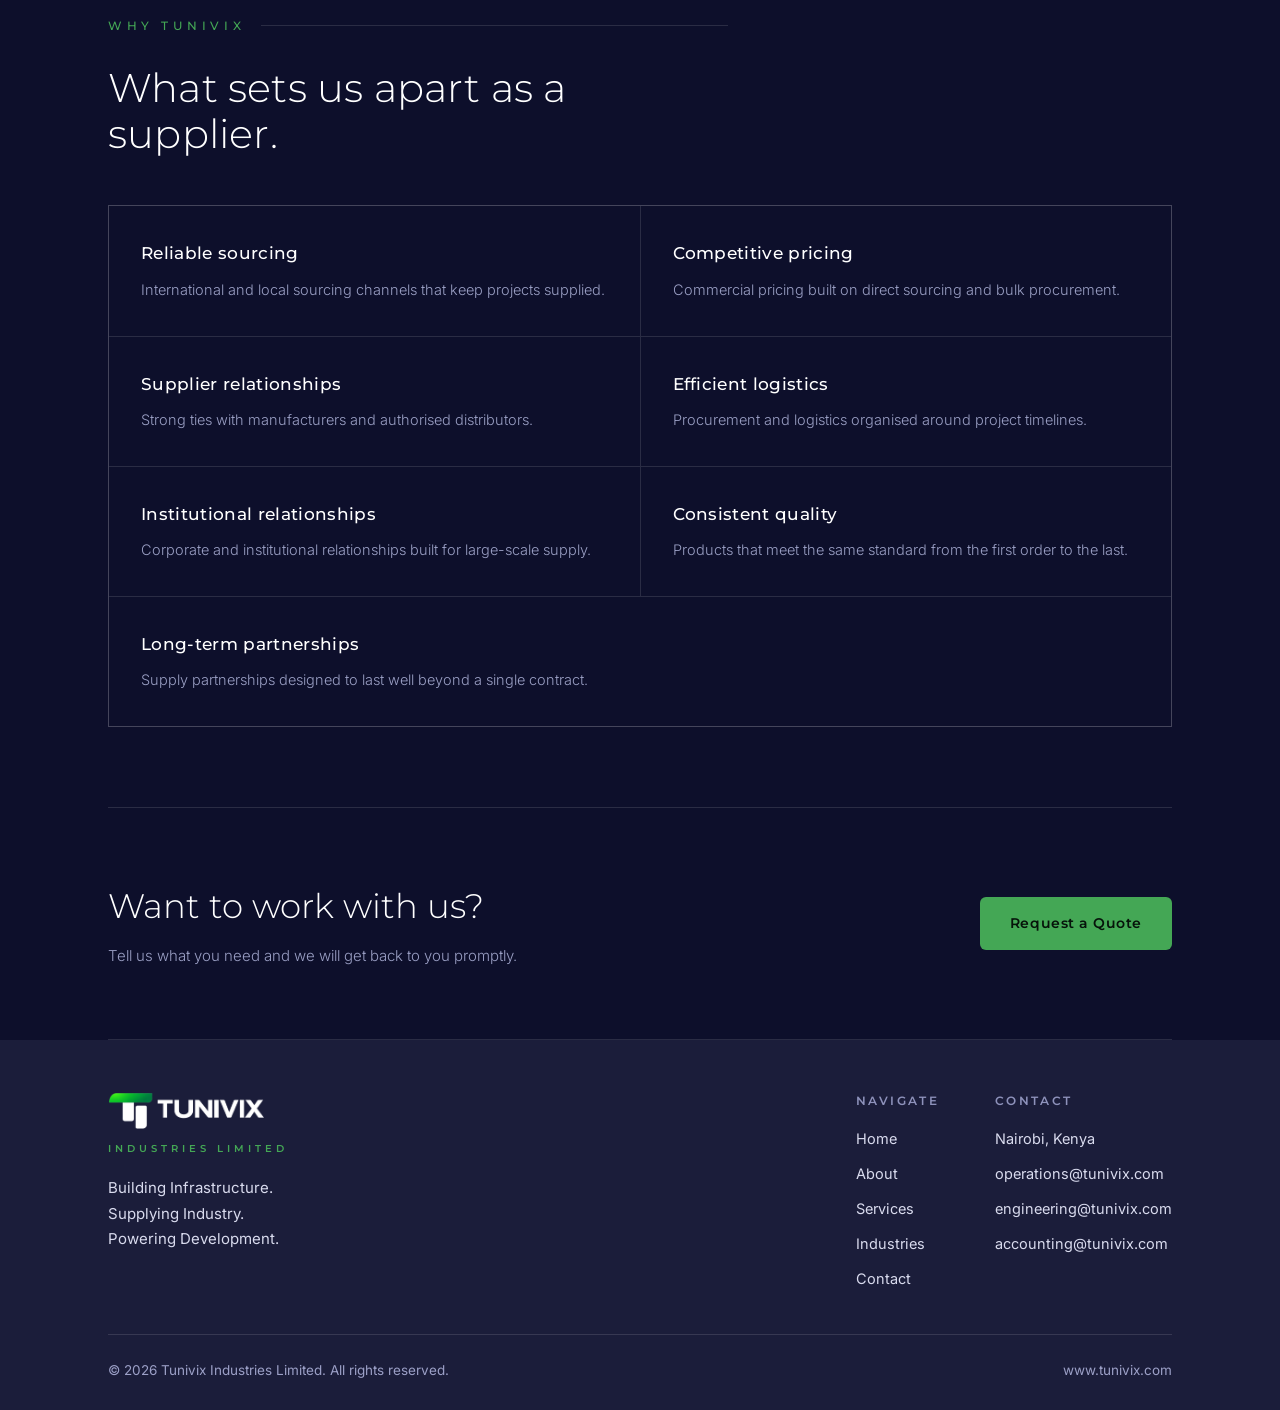
==== commit 2de8bb21: "Remove Roadmap link from About page" ====
--- a/about/index.html
+++ b/about/index.html
@@ -34,7 +34,6 @@
       <a href="../about/" aria-current="page">About</a>
       <a href="../services/">Services</a>
       <a href="../industries/">Industries</a>
-      <a href="../roadmap/">Roadmap</a>
       <a href="../contact/">Contact</a>
       <a class="nav-cta" href="../contact/">Request a Quote</a>
     </nav>
@@ -149,7 +148,6 @@
             <li><a href="../about/">About</a></li>
             <li><a href="../services/">Services</a></li>
             <li><a href="../industries/">Industries</a></li>
-            <li><a href="../roadmap/">Roadmap</a></li>
             <li><a href="../contact/">Contact</a></li>
           </ul>
         </div>
--- a/assets/css/style.css
+++ b/assets/css/style.css
@@ -59,8 +59,9 @@
   backdrop-filter:blur(14px);-webkit-backdrop-filter:blur(14px);
   border-bottom:1px solid var(--line-soft);
 }
-.nav{display:flex;align-items:center;justify-content:space-between;padding:20px 0}
-.nav-mark{display:flex;flex-direction:column;line-height:1}
+.nav{display:flex;align-items:center;justify-content:space-between;padding:16px 28px}
+.nav-mark{display:flex;align-items:center;line-height:0}
+.nav-mark img{height:32px;width:auto}
 .nav-mark b{font-family:'Montserrat',sans-serif;font-weight:700;font-size:19px;letter-spacing:.12em;color:#fff}
 .nav-mark small{font-family:'Montserrat',sans-serif;font-weight:500;font-size:8.5px;letter-spacing:.34em;color:var(--green);margin-top:4px}
 .nav-links{display:flex;align-items:center;gap:36px}
@@ -83,7 +84,7 @@
 
 @media (max-width:860px){
   .nav-links{
-    position:fixed;top:68px;left:0;right:0;bottom:0;
+    position:absolute;top:100%;left:0;right:0;height:calc(100vh - 65px);height:calc(100dvh - 65px);
     background:#0d0f2b;flex-direction:column;align-items:flex-start;gap:0;
     padding:8px 28px 28px;transform:translateY(-8px);opacity:0;pointer-events:none;
     transition:opacity .22s,transform .22s;overflow-y:auto;
@@ -257,7 +258,9 @@
 /* ---------- Footer ---------- */
 footer{margin-top:auto;position:relative;background:#1b1d3a;color:#c4c7de;padding:52px 0 28px}
 .foot{display:flex;justify-content:space-between;align-items:flex-start;gap:40px;flex-wrap:wrap}
-.brand{display:flex;flex-direction:column;line-height:1}
+.brand{display:block;line-height:0}
+.brand img{height:37px;width:auto}
+.brand-ltd{font-family:'Montserrat',sans-serif;font-size:10px;font-weight:600;letter-spacing:.4em;color:var(--green);margin-top:12px}
 .brand b{font-family:'Montserrat',sans-serif;font-size:24px;font-weight:800;letter-spacing:.14em;color:#fff}
 .brand small{font-family:'Montserrat',sans-serif;font-size:10px;font-weight:600;letter-spacing:.4em;color:var(--green);margin-top:7px}
 footer .tag{margin-top:18px;font-size:15px;line-height:1.7;color:#d9dbee;max-width:280px}
@@ -282,3 +285,71 @@
   .section{padding:60px 0}
   .cta-band{padding:50px 0}
 }
+
+
+/* ===========================================================
+   Logo, company-profile additions
+   =========================================================== */
+
+/* Hero logo (replaces the text wordmark) */
+.hero-logo{margin:0;line-height:0}
+.hero-logo img{width:clamp(250px,46vw,520px);height:auto}
+.hero .slogan{margin-top:40px;max-width:1000px}
+
+/* 2-column card grid (4 or 10 items) */
+.card-grid.cols-2{grid-template-columns:repeat(2,1fr)}
+@media (max-width:700px){.card-grid.cols-2{grid-template-columns:1fr}}
+
+/* Bulleted product lists inside cards */
+.card-list{list-style:none;display:flex;flex-direction:column;gap:0;margin-top:2px}
+.card-list li{
+  font-size:14.5px;font-weight:300;color:var(--muted);line-height:1.5;
+  padding:9px 0 9px 20px;border-top:1px solid var(--line-soft);position:relative;
+}
+.card-list li::before{content:"";position:absolute;left:0;top:18px;width:8px;height:1px;background:var(--green)}
+
+/* Compact title-only cards */
+.card-slim{padding:26px 32px;flex-direction:row;align-items:center}
+.card-slim h3{font-size:16.5px}
+
+/* Small headings inside two-col blocks (vision / mission) */
+.mini-head{font-family:'Montserrat',sans-serif;font-weight:500;font-size:16px;letter-spacing:.08em;text-transform:uppercase;color:#fff;margin-bottom:12px}
+
+/* Seven-item grid: let the last, odd item span the row */
+.values .value:last-child:nth-child(odd){grid-column:1/-1}
+
+/* Business-model list */
+.model-list{
+  list-style:none;display:grid;grid-template-columns:repeat(2,1fr);column-gap:56px;
+  border-top:1px solid var(--line);
+}
+.model-list li{
+  padding:18px 0 18px 26px;border-bottom:1px solid var(--line);position:relative;
+  font-size:15.5px;font-weight:300;color:var(--text);
+}
+.model-list li::before{content:"";position:absolute;left:0;top:30px;width:12px;height:1px;background:var(--green)}
+@media (max-width:700px){.model-list{grid-template-columns:1fr}}
+
+/* Five-step roadmap on the home page */
+.process-track.five{grid-template-columns:repeat(5,1fr)}
+.process-track.five .p-step h4{font-size:16px}
+@media (max-width:980px){.process-track.five{grid-template-columns:repeat(2,1fr)}}
+@media (max-width:540px){.process-track.five{grid-template-columns:1fr}}
+
+/* Roadmap page timeline */
+.timeline{border-top:1px solid var(--line)}
+.tl-row{display:grid;grid-template-columns:200px 1fr;gap:32px;align-items:baseline;padding:30px 0;border-bottom:1px solid var(--line)}
+.tl-year{font-family:'Cormorant Garamond',Georgia,serif;font-style:italic;font-weight:500;font-size:clamp(30px,4vw,40px);color:#fff;line-height:1}
+.tl-row p{font-size:clamp(16px,1.9vw,19px);font-weight:300;color:var(--muted);max-width:560px}
+@media (max-width:640px){.tl-row{grid-template-columns:1fr;gap:10px;padding:24px 0}}
+
+/* Plain (non-link) line in contact column */
+.direct-line .plain{display:block;margin-top:6px;font-size:18px;color:#fff}
+
+/* Footer: non-link list entries */
+.foot-col li{font-size:14.5px;color:#d9dbee}
+
+@media (max-width:820px){
+  .hero .slogan{margin-top:32px}
+  .card-slim{padding:22px 24px}
+}
